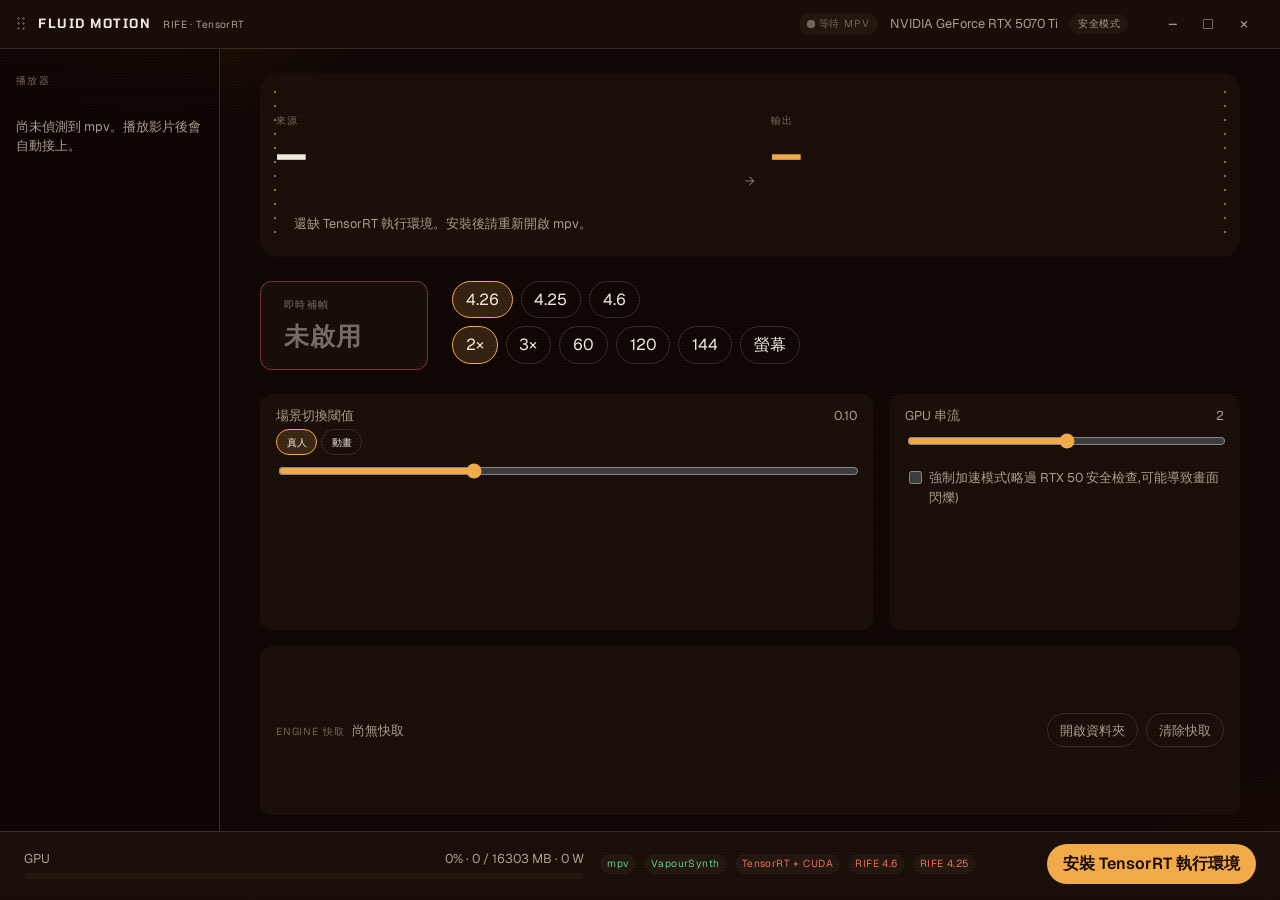
==== fluid_motion/ui/index.html @ dc16dfc7 "Apply small interpolation multipliers instead of silently dropping them, and show a settling state o" ====
<!DOCTYPE html>
<html lang="zh-Hant">
  <head>
    <meta charset="utf-8" />
    <meta name="viewport" content="width=device-width, initial-scale=1" />
    <meta name="theme-color" content="#16110C" />
    <title>Fluid Motion</title>
    <link rel="preconnect" href="https://fonts.googleapis.com" />
    <link rel="preconnect" href="https://fonts.gstatic.com" crossorigin />
    <link
      href="https://fonts.googleapis.com/css2?family=Geist+Mono:wght@500;600&family=Geist:wght@400;500;600;700&family=Tomorrow:wght@500;600;700&display=swap"
      rel="stylesheet"
    />
    <link rel="stylesheet" href="./styles.css" />
  </head>
  <body>
    <a class="sr-only" href="#main">跳到內容</a>
    <div class="app">
      <header class="titlebar">
        <div class="pywebview-drag-region drag-region" title="拖曳視窗">
          <span class="grip" aria-hidden="true"></span>
          <div class="brand">
            <span class="wordmark" translate="no">Fluid Motion</span>
            <span class="brand-sub">RIFE · TensorRT</span>
          </div>
          <div class="meta">
            <span class="live" id="live" data-on="false"><span class="live-dot" aria-hidden="true"></span><span id="live-text">等待 mpv</span></span>
            <span id="gpu-name">GPU</span>
            <span class="gpu-mode" id="gpu-mode"></span>
          </div>
        </div>
        <div class="window-btns">
          <button type="button" class="win" id="btn-min" aria-label="縮小到系統匣">–</button>
          <button type="button" class="win" id="btn-hide" aria-label="隱藏視窗">□</button>
          <button type="button" class="win" id="btn-quit" aria-label="結束程式">×</button>
        </div>
      </header>

      <div class="stage">
        <aside class="rail">
          <h2>播放器</h2>
          <div class="players" id="players"></div>
        </aside>

        <main class="main" id="main">
          <section class="gate" aria-label="幀率閘門">
            <div class="fps-block">
              <dl>
                <dt>來源</dt>
                <dd id="src-fps" aria-live="polite">—</dd>
              </dl>
            </div>
            <div class="gate-arrow" aria-hidden="true">→</div>
            <div class="fps-block target">
              <dl>
                <dt>輸出</dt>
                <dd id="dst-fps" aria-live="polite">—</dd>
              </dl>
            </div>
            <p class="engine-line" id="engine-line">RIFE 4.25 · TensorRT · CUDA</p>
          </section>

          <section class="controls">
            <button type="button" class="toggle" id="toggle" aria-pressed="false">
              <span class="toggle-kicker">即時補幀</span>
              <span class="toggle-label">未啟用</span>
            </button>
            <div class="chip-stack">
              <div class="profiles" id="models" role="group" aria-label="RIFE 模型"></div>
              <div class="profiles" id="profiles" role="group" aria-label="目標幀率"></div>
            </div>
          </section>

          <section class="sliders">
            <div class="field">
              <label for="scene">場景切換閾值 <span id="scene-val">0.10</span></label>
              <div class="scene-presets" id="scene-presets" role="group" aria-label="場景閾值預設"></div>
              <input id="scene" type="range" min="0.04" max="0.22" step="0.01" value="0.10" />
            </div>
            <div class="field">
              <label for="streams">GPU 串流 <span id="streams-val">2</span></label>
              <input id="streams" type="range" min="1" max="3" step="1" value="2" />
              <label class="force-accel">
                <input type="checkbox" id="force-accel" />
                <span>強制加速模式(略過 RTX 50 安全檢查,可能導致畫面閃爍)</span>
              </label>
            </div>
            <div class="field cache-panel">
              <div class="cache-info">
                <span class="cache-label">Engine 快取</span>
                <span id="cache-stat">—</span>
              </div>
              <div class="cache-actions">
                <button type="button" id="cache-open">開啟資料夾</button>
                <button type="button" id="cache-clear">清除快取</button>
              </div>
            </div>
          </section>
        </main>
      </div>

      <footer class="footer-bar">
        <div class="gpu-meter">
          <div class="gpu-head">
            <span>GPU</span>
            <span id="gpu-stat">—</span>
          </div>
          <div class="bar" aria-hidden="true"><span id="gpu-bar"></span></div>
        </div>
        <div class="checks" id="checks"></div>
        <div class="setup">
          <button type="button" id="setup"><span>安裝 TensorRT 執行環境</span></button>
        </div>
      </footer>
    </div>
    <div class="toast" id="toast" role="status" aria-live="polite"></div>
    <script src="./app.js"></script>
  </body>
</html>
---- fluid_motion/ui/styles.css ----
@import url("./tokens.css");

/* Hallmark · macrostructure: Workbench · tone: technical · anchor hue: amber 72 */

html,
body {
  overflow-x: clip;
  height: 100%;
}

* {
  box-sizing: border-box;
}

html {
  color-scheme: dark;
}

body {
  margin: 0;
  min-height: 100%;
  font-family: var(--font-body);
  font-size: var(--text-base);
  line-height: 1.5;
  color: var(--color-ink);
  background: var(--color-paper);
  background-image:
    radial-gradient(28% 32% at 12% -8%, oklch(42% 0.1 72 / 0.28), transparent 70%),
    radial-gradient(36% 40% at 108% 112%, oklch(28% 0.08 48 / 0.45), transparent 72%);
  background-attachment: fixed;
}

body::before {
  content: "";
  position: fixed;
  inset: 0;
  pointer-events: none;
  opacity: 0.045;
  background-image: repeating-linear-gradient(
    0deg,
    transparent,
    transparent 2px,
    oklch(100% 0 0 / 0.4) 2px,
    oklch(100% 0 0 / 0.4) 3px
  );
  z-index: var(--z-base);
}

button,
input {
  font: inherit;
  color: inherit;
}

button {
  touch-action: manipulation;
  -webkit-tap-highlight-color: transparent;
}

:focus-visible {
  outline: 2px solid var(--color-focus);
  outline-offset: 3px;
}

.app {
  display: grid;
  grid-template-rows: auto 1fr auto;
  min-height: 100%;
  min-width: 0;
}

.titlebar {
  display: grid;
  grid-template-columns: 1fr auto;
  align-items: stretch;
  gap: var(--space-sm);
  padding: 0 var(--space-xs) 0 0;
  background: var(--color-paper-2);
  border-bottom: 1px solid var(--color-rule);
  z-index: var(--z-sticky);
  user-select: none;
}

.drag-region {
  display: grid;
  grid-template-columns: auto 1fr auto;
  align-items: center;
  gap: var(--space-sm);
  min-width: 0;
  min-height: 48px;
  padding: var(--space-sm) var(--space-md);
  cursor: grab;
}

.drag-region:active {
  cursor: grabbing;
}

.grip {
  width: 10px;
  height: 16px;
  background-image: radial-gradient(circle, var(--color-faint) 1.1px, transparent 1.25px);
  background-size: 5px 5px;
  opacity: 0.7;
}

.titlebar button,
.window-btns {
  cursor: pointer;
}

.brand {
  display: flex;
  align-items: baseline;
  gap: var(--space-sm);
  min-width: 0;
}

.wordmark {
  font-family: var(--font-display);
  font-weight: 600;
  font-style: normal;
  letter-spacing: 0.12em;
  text-transform: uppercase;
  font-size: var(--text-sm);
}

.brand-sub {
  color: var(--color-muted);
  font-size: var(--text-xs);
  letter-spacing: 0.04em;
}

.meta {
  display: flex;
  align-items: center;
  gap: var(--space-sm);
  color: var(--color-muted);
  font-size: var(--text-sm);
}

.live {
  display: inline-flex;
  align-items: center;
  gap: var(--space-2xs);
  padding: 0.2rem 0.55rem;
  border-radius: 999px;
  background: oklch(76% 0.13 155 / 0.12);
  color: var(--color-live);
  font-size: var(--text-xs);
  letter-spacing: 0.08em;
  text-transform: uppercase;
}

.live[data-on="false"] {
  background: var(--color-paper-3);
  color: var(--color-faint);
}

.live-dot {
  width: 0.45rem;
  height: 0.45rem;
  border-radius: 50%;
  background: currentColor;
}

.gpu-mode {
  font-size: var(--text-xs);
  letter-spacing: 0.04em;
  padding: 0.15rem 0.5rem;
  border-radius: 999px;
  background: var(--color-paper-3);
  color: var(--color-muted);
}

.gpu-mode:empty {
  display: none;
}

.gpu-mode[data-mode="fast"] {
  color: var(--color-live);
}

.window-btns {
  display: flex;
  align-items: center;
  gap: var(--space-2xs);
  padding-right: var(--space-sm);
}

.win {
  width: 32px;
  height: 32px;
  border: 0;
  border-radius: var(--radius-sm);
  background: transparent;
  color: var(--color-muted);
  cursor: pointer;
  display: grid;
  place-items: center;
  transition: background-color var(--dur-short) var(--ease-out), color var(--dur-short) var(--ease-out);
}

.win:hover,
.win.is-hover {
  background: var(--color-paper-3);
  color: var(--color-ink);
}

.win:active,
.win.is-active {
  transform: translateY(1px);
}

.win[disabled],
.win.is-disabled {
  opacity: 0.4;
  pointer-events: none;
}

.stage {
  display: grid;
  grid-template-columns: 220px 1fr;
  min-width: 0;
  min-height: 0;
}

.rail {
  padding: var(--space-lg) var(--space-md);
  border-right: 1px solid var(--color-rule);
  background: oklch(12% 0.018 48 / 0.65);
  min-width: 0;
}

.rail h2 {
  margin: 0 0 var(--space-md);
  font-family: var(--font-body);
  font-size: var(--text-xs);
  font-weight: 500;
  font-style: normal;
  letter-spacing: 0.14em;
  text-transform: uppercase;
  color: var(--color-faint);
}

.players {
  display: flex;
  flex-direction: column;
  gap: var(--space-xs);
}

.player {
  padding: var(--space-sm);
  border-radius: var(--radius-md);
  background: var(--color-paper-2);
  border: 1px solid transparent;
  min-width: 0;
}

.player[data-active="true"] {
  border-color: oklch(79% 0.14 72 / 0.45);
}

.player-name {
  display: flex;
  justify-content: space-between;
  gap: var(--space-xs);
  font-weight: 600;
}

.player-media {
  margin-top: var(--space-3xs);
  color: var(--color-muted);
  font-size: var(--text-sm);
  overflow: hidden;
  text-overflow: ellipsis;
  white-space: nowrap;
  min-width: 0;
}

.empty {
  color: var(--color-muted);
  font-size: var(--text-sm);
}

.main {
  padding: var(--space-lg) var(--space-xl) var(--space-md);
  min-width: 0;
  display: grid;
  grid-template-rows: auto auto 1fr;
  gap: var(--space-lg);
}

.gate {
  display: grid;
  grid-template-columns: 1fr auto 1fr;
  align-items: end;
  gap: var(--space-md);
  padding: var(--space-lg) var(--space-md);
  background: var(--color-paper-2);
  border-radius: var(--radius-lg);
  position: relative;
}

.gate::before,
.gate::after {
  content: "";
  position: absolute;
  top: 12px;
  bottom: 12px;
  width: 10px;
  background-image: radial-gradient(circle, var(--color-accent) 1.4px, transparent 1.6px);
  background-size: 10px 14px;
  opacity: 0.55;
}

.gate::before {
  left: 10px;
}

.gate::after {
  right: 10px;
}

.fps-block {
  min-width: 0;
}

.fps-block dt {
  margin: 0;
  font-size: var(--text-xs);
  letter-spacing: 0.12em;
  text-transform: uppercase;
  color: var(--color-faint);
}

.fps-block dd {
  margin: 0;
  font-family: var(--font-outlier);
  font-size: clamp(2rem, 4vw, 3.2rem);
  font-weight: 600;
  font-variant-numeric: tabular-nums;
  letter-spacing: -0.04em;
  line-height: 1.05;
  overflow-wrap: anywhere;
}

.fps-block.target dd {
  color: var(--color-accent);
  transition: color var(--dur-short) var(--ease-out);
}

.fps-block.target.is-bad dd,
#dst-fps.is-bad {
  color: var(--color-danger);
}

.gate-arrow {
  color: var(--color-faint);
  padding-bottom: 0.35rem;
  font-family: var(--font-outlier);
}

.engine-line {
  grid-column: 1 / -1;
  margin: 0;
  padding-left: 18px;
  color: var(--color-muted);
  font-size: var(--text-sm);
}

.engine-line.is-bad {
  color: var(--color-danger);
}

.engine-line.is-settling {
  color: var(--color-accent);
}

.controls {
  display: grid;
  grid-template-columns: auto 1fr;
  gap: var(--space-lg);
  align-items: start;
}

.toggle {
  min-width: 168px;
  min-height: 88px;
  padding: var(--space-md) var(--space-lg);
  border: 0;
  border-radius: var(--radius-md);
  background: var(--color-paper-3);
  color: var(--color-ink);
  cursor: pointer;
  text-align: left;
  transition:
    background-color var(--dur-short) var(--ease-out),
    transform 100ms var(--ease-out);
}

.toggle[aria-pressed="true"] {
  background: var(--color-accent);
  color: oklch(16% 0.03 55);
}

.toggle:hover,
.toggle.is-hover {
  transform: translateY(-1.5px);
}

.toggle:active,
.toggle.is-active {
  transform: translateY(1px);
}

.toggle[disabled],
.toggle.is-disabled {
  opacity: 0.45;
  cursor: not-allowed;
  transform: none;
}

.toggle[data-state="loading"] .toggle-kicker::after {
  content: "…";
}

.toggle[data-state="error"] {
  box-shadow: inset 0 0 0 1px var(--color-danger);
}

.toggle-kicker {
  display: block;
  font-size: var(--text-xs);
  letter-spacing: 0.14em;
  text-transform: uppercase;
}

.toggle-label {
  display: block;
  margin-top: var(--space-2xs);
  font-family: var(--font-display);
  font-size: var(--text-lg);
  font-weight: 600;
  font-style: normal;
  letter-spacing: 0.04em;
}

.chip-stack {
  display: grid;
  gap: var(--space-xs);
}

.profiles {
  display: flex;
  flex-wrap: wrap;
  gap: var(--space-xs);
}

.chip {
  min-height: 36px;
  padding: 0.35rem 0.8rem;
  border-radius: 999px;
  border: 1px solid var(--color-rule);
  background: transparent;
  cursor: pointer;
  transition: background-color var(--dur-short) var(--ease-out), border-color var(--dur-short) var(--ease-out);
}

.chip:hover,
.chip.is-hover,
.chip[aria-pressed="true"] {
  border-color: var(--color-accent);
  background: var(--color-accent-dim);
}

.chip:active,
.chip.is-active {
  transform: translateY(1px);
}

.chip[disabled],
.chip.is-disabled {
  opacity: 0.4;
}

.chip-sm {
  min-height: 26px;
  padding: 0.15rem 0.6rem;
  font-size: var(--text-xs);
}

.sliders {
  display: grid;
  grid-template-columns: 1.4fr 0.8fr;
  gap: var(--space-md);
}

.field {
  background: var(--color-paper-2);
  border-radius: var(--radius-md);
  padding: var(--space-sm) var(--space-md);
  min-width: 0;
}

.field label {
  display: flex;
  justify-content: space-between;
  font-size: var(--text-sm);
  color: var(--color-muted);
}

.scene-presets {
  display: flex;
  flex-wrap: wrap;
  gap: var(--space-2xs);
  margin-top: var(--space-2xs);
}

input[type="range"] {
  width: 100%;
  margin-top: var(--space-xs);
  accent-color: var(--color-accent);
}

.force-accel {
  display: flex;
  align-items: flex-start;
  gap: var(--space-2xs);
  margin-top: var(--space-sm);
  font-size: var(--text-xs);
  color: var(--color-faint);
  cursor: pointer;
}

.force-accel input {
  margin-top: 0.15rem;
  accent-color: var(--color-danger);
  flex-shrink: 0;
}

.cache-panel {
  grid-column: 1 / -1;
  display: flex;
  align-items: center;
  justify-content: space-between;
  flex-wrap: wrap;
  gap: var(--space-sm);
}

.cache-info {
  display: flex;
  align-items: baseline;
  gap: var(--space-xs);
  min-width: 0;
  font-size: var(--text-sm);
  color: var(--color-muted);
}

.cache-label {
  color: var(--color-faint);
  font-size: var(--text-xs);
  letter-spacing: 0.08em;
  text-transform: uppercase;
}

.cache-actions {
  display: flex;
  gap: var(--space-xs);
}

.cache-actions button {
  min-height: 34px;
  padding: 0 0.75rem;
  border: 1px solid var(--color-rule);
  border-radius: 999px;
  background: transparent;
  color: var(--color-muted);
  cursor: pointer;
  font-size: var(--text-sm);
  transition: background-color var(--dur-short) var(--ease-out), border-color var(--dur-short) var(--ease-out), color var(--dur-short) var(--ease-out);
}

.cache-actions button:hover {
  border-color: var(--color-accent);
  color: var(--color-ink);
}

#cache-clear:hover {
  border-color: var(--color-danger);
  color: var(--color-danger);
}

.footer-bar {
  display: grid;
  grid-template-columns: 1.3fr 1fr auto;
  gap: var(--space-md);
  align-items: center;
  padding: var(--space-sm) var(--space-lg) var(--space-md);
  border-top: 1px solid var(--color-rule);
  background: var(--color-paper-2);
}

.gpu-meter {
  min-width: 0;
}

.gpu-head {
  display: flex;
  justify-content: space-between;
  gap: var(--space-sm);
  font-size: var(--text-sm);
  color: var(--color-muted);
}

.bar {
  margin-top: var(--space-2xs);
  height: 6px;
  border-radius: 999px;
  background: var(--color-paper-3);
  overflow: hidden;
}

.bar > span {
  display: block;
  height: 100%;
  width: 0%;
  background: var(--color-accent);
  transform-origin: left center;
  transition: width var(--dur-mid) var(--ease-out);
}

.checks {
  display: flex;
  flex-wrap: wrap;
  gap: var(--space-xs);
  min-width: 0;
}

.check {
  font-size: var(--text-xs);
  letter-spacing: 0.04em;
  color: var(--color-muted);
  padding: 0.15rem 0.45rem;
  border-radius: 999px;
  background: var(--color-paper-3);
}

.check[data-ok="true"] {
  color: var(--color-live);
}

.check[data-ok="false"] {
  color: var(--color-danger);
}

.setup {
  display: flex;
  align-items: center;
  gap: var(--space-sm);
}

.setup button {
  min-height: 40px;
  padding: 0 1rem;
  border: 0;
  border-radius: 999px;
  background: var(--color-accent);
  color: oklch(16% 0.03 55);
  cursor: pointer;
  font-weight: 600;
  transition: transform 100ms var(--ease-out), background-color var(--dur-short) var(--ease-out);
}

.setup button:hover,
.setup button.is-hover {
  transform: translateY(-1.5px);
}

.setup button:active,
.setup button.is-active {
  transform: translateY(1px);
}

.setup button[disabled],
.setup button.is-disabled {
  opacity: 0.5;
  transform: none;
}

.setup button[data-state="loading"] span::after {
  content: "…";
}

.toast {
  position: fixed;
  right: var(--space-md);
  bottom: var(--space-lg);
  max-width: min(28rem, calc(100vw - 2rem));
  padding: var(--space-sm) var(--space-md);
  background: var(--color-paper-3);
  border-left: 3px solid var(--color-danger);
  border-radius: var(--radius-sm);
  z-index: var(--z-toast, 500);
  display: none;
}

.toast[data-open="true"] {
  display: block;
}

.sr-only {
  position: absolute;
  width: 1px;
  height: 1px;
  padding: 0;
  margin: -1px;
  overflow: hidden;
  clip: rect(0, 0, 0, 0);
  border: 0;
}

@media (max-width: 840px) {
  .stage,
  .controls,
  .sliders,
  .footer-bar,
  .titlebar {
    grid-template-columns: 1fr;
  }

  .rail {
    border-right: 0;
    border-bottom: 1px solid var(--color-rule);
  }

  .gate {
    grid-template-columns: 1fr;
  }

  .gate-arrow {
    display: none;
  }
}

@media (prefers-reduced-motion: reduce) {
  *,
  *::before,
  *::after {
    animation-duration: 0.01ms !important;
    transition-duration: 0.01ms !important;
  }
}
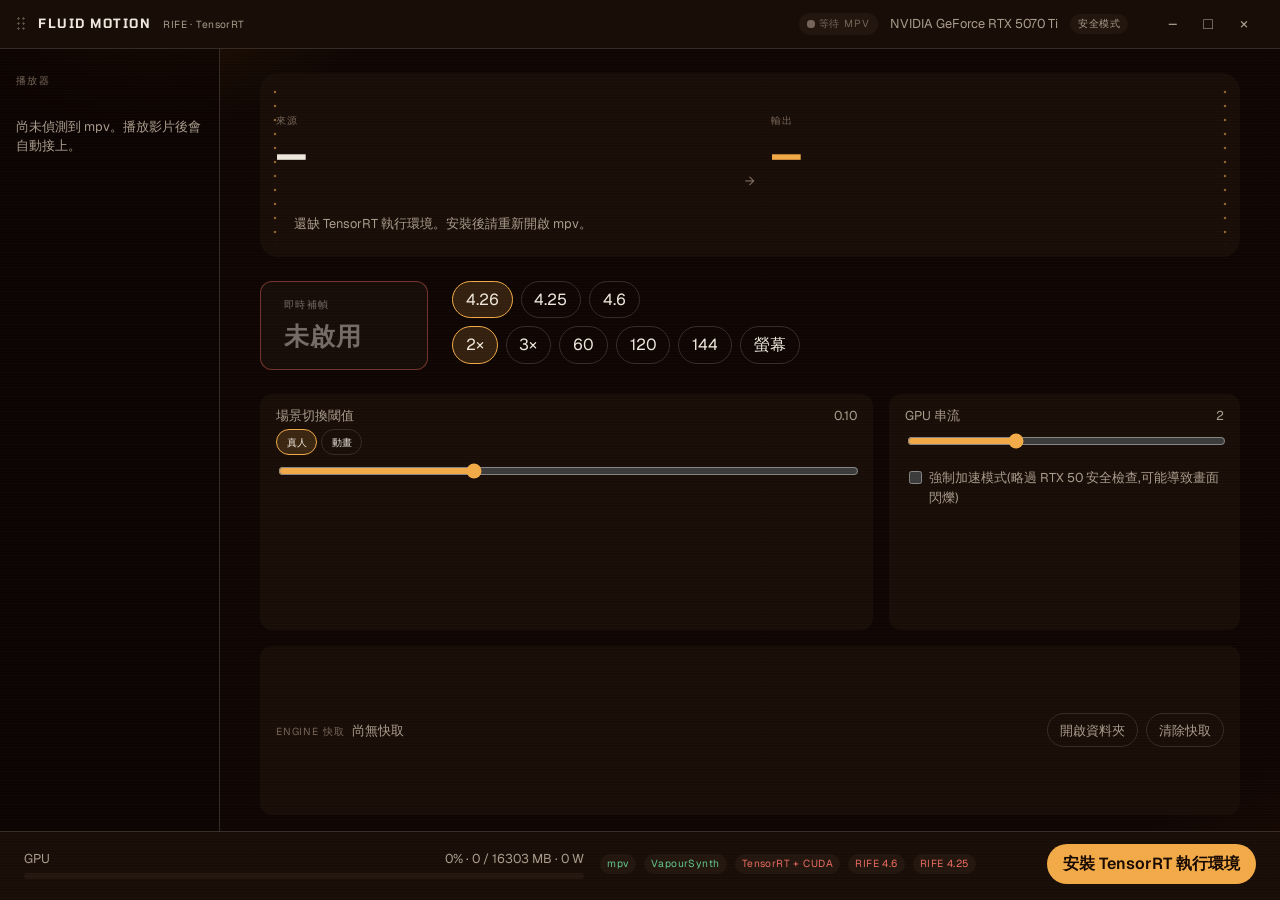
==== commit d6a387c6: "Detect a first-time TensorRT engine compile and show that instead of a fake performance warning. vsm" ====
--- a/fluid_motion/ui/index.html
+++ b/fluid_motion/ui/index.html
@@ -79,7 +79,7 @@
             </div>
             <div class="field">
               <label for="streams">GPU 串流 <span id="streams-val">2</span></label>
-              <input id="streams" type="range" min="1" max="3" step="1" value="2" />
+              <input id="streams" type="range" min="1" max="4" step="1" value="2" />
               <label class="force-accel">
                 <input type="checkbox" id="force-accel" />
                 <span>強制加速模式(略過 RTX 50 安全檢查,可能導致畫面閃爍)</span>
--- a/fluid_motion/ui/styles.css
+++ b/fluid_motion/ui/styles.css
@@ -373,7 +373,8 @@
   color: var(--color-danger);
 }
 
-.engine-line.is-settling {
+.engine-line.is-settling,
+.engine-line.is-compiling {
   color: var(--color-accent);
 }
 
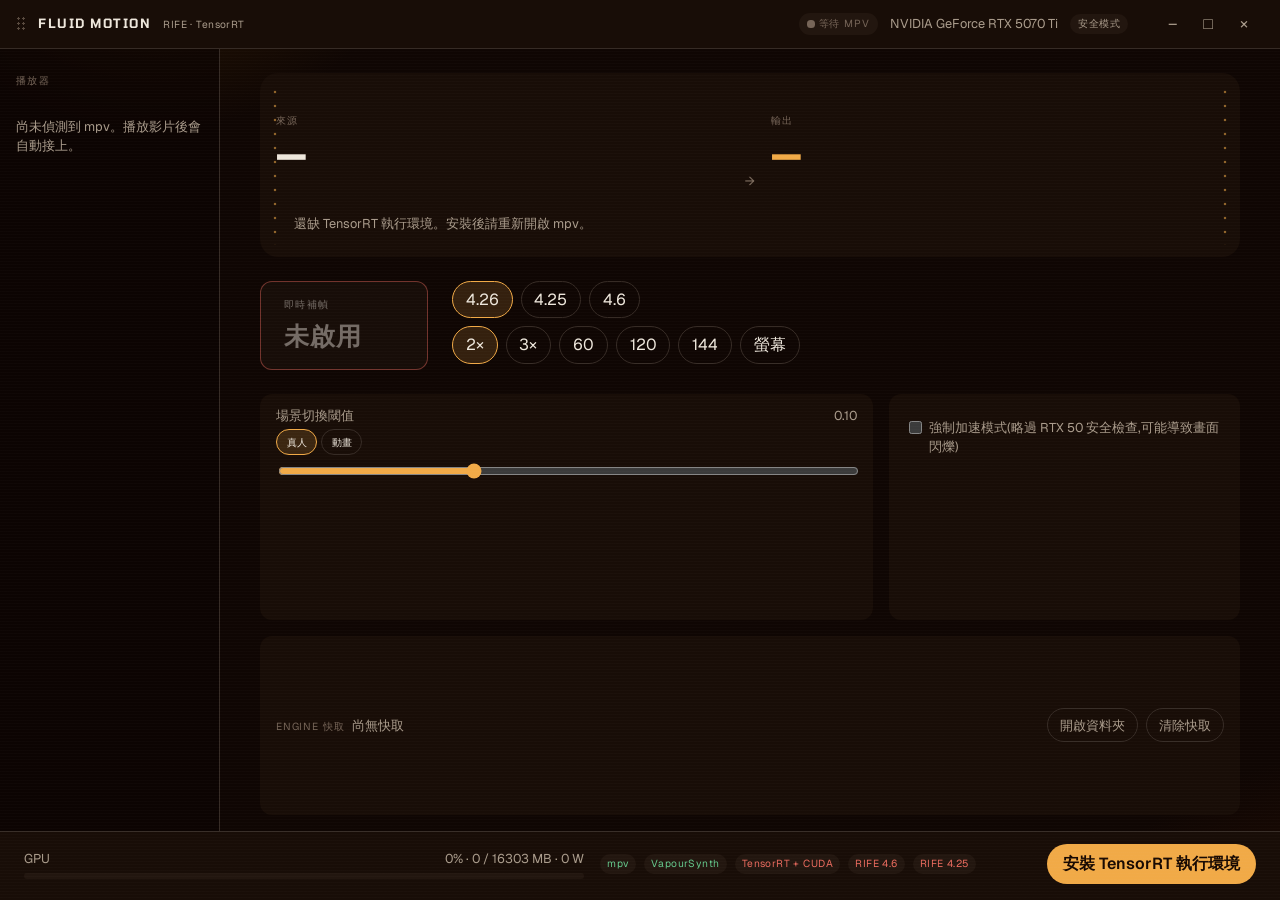
==== commit a9c31a2e: "Stop paying for TensorRT streams and teardowns nothing can use Three findings from measuring an RTX " ====
--- a/fluid_motion/ui/index.html
+++ b/fluid_motion/ui/index.html
@@ -78,8 +78,6 @@
               <input id="scene" type="range" min="0.04" max="0.22" step="0.01" value="0.10" />
             </div>
             <div class="field">
-              <label for="streams">GPU 串流 <span id="streams-val">2</span></label>
-              <input id="streams" type="range" min="1" max="4" step="1" value="2" />
               <label class="force-accel">
                 <input type="checkbox" id="force-accel" />
                 <span>強制加速模式(略過 RTX 50 安全檢查,可能導致畫面閃爍)</span>
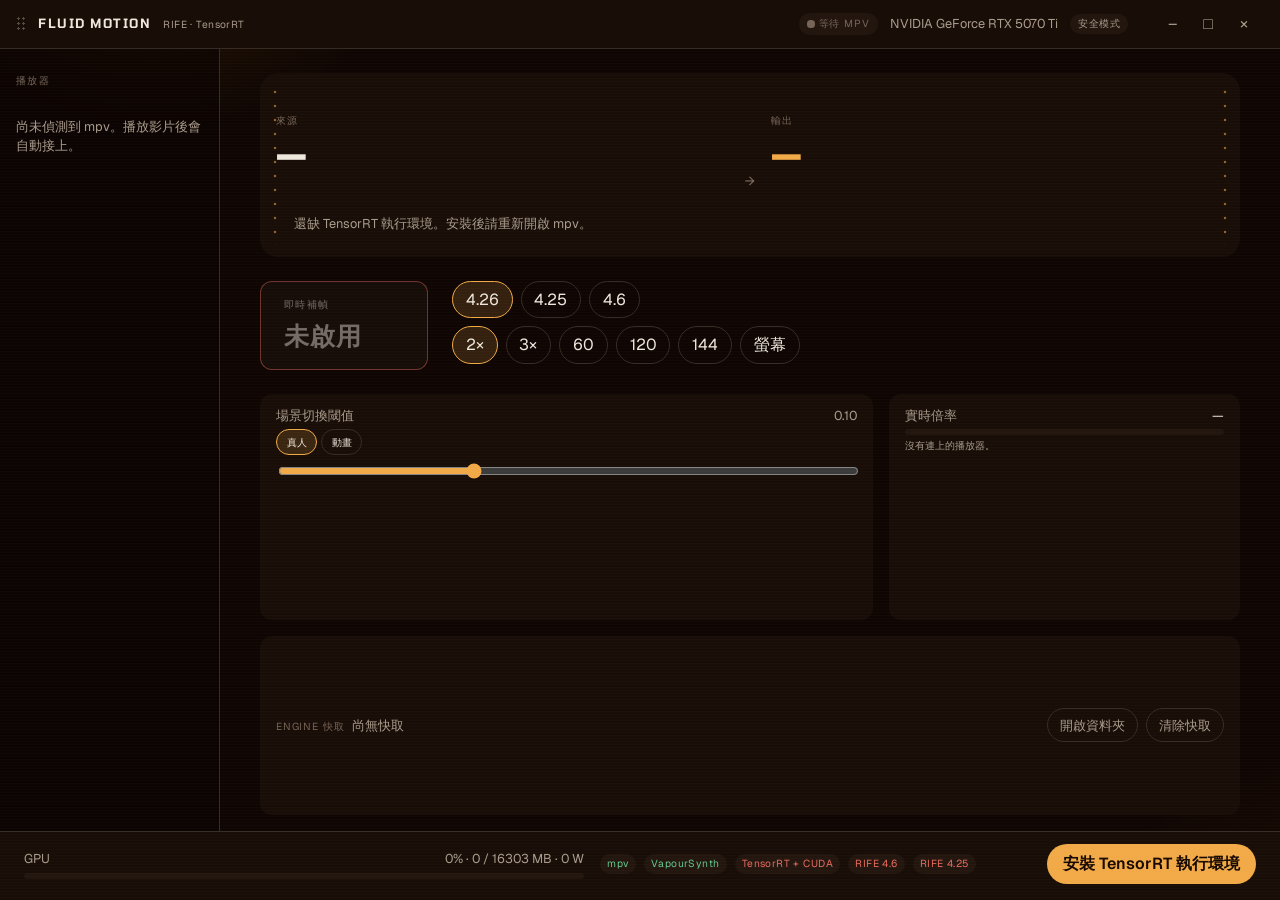
==== commit 3f6b7836: "Replace the accelerate switch with a readout of what the pipeline achieves force_accel lifted a gate" ====
--- a/fluid_motion/ui/index.html
+++ b/fluid_motion/ui/index.html
@@ -77,11 +77,13 @@
               <div class="scene-presets" id="scene-presets" role="group" aria-label="場景閾值預設"></div>
               <input id="scene" type="range" min="0.04" max="0.22" step="0.01" value="0.10" />
             </div>
-            <div class="field">
-              <label class="force-accel">
-                <input type="checkbox" id="force-accel" />
-                <span>強制加速模式(略過 RTX 50 安全檢查,可能導致畫面閃爍)</span>
-              </label>
+            <div class="field realtime-panel">
+              <div class="gpu-head">
+                <span>實時倍率</span>
+                <span id="realtime-stat">—</span>
+              </div>
+              <div class="bar" aria-hidden="true"><span id="realtime-bar"></span></div>
+              <p class="realtime-note" id="realtime-note">播放速度相對於實際時間。1.00× 表示跟得上。</p>
             </div>
             <div class="field cache-panel">
               <div class="cache-info">
--- a/fluid_motion/ui/styles.css
+++ b/fluid_motion/ui/styles.css
@@ -540,6 +540,28 @@
   flex-shrink: 0;
 }
 
+/* Reuses .gpu-head and .bar from the footer meter: same shape of readout, so
+   it should not grow a second visual language for it. */
+.realtime-panel #realtime-stat {
+  font-variant-numeric: tabular-nums;
+  color: var(--color-ink);
+}
+
+.realtime-panel #realtime-stat.is-bad {
+  color: var(--color-danger);
+}
+
+.realtime-panel .bar > span.is-bad {
+  background: var(--color-danger);
+}
+
+.realtime-note {
+  margin: var(--space-2xs) 0 0;
+  font-size: var(--text-xs);
+  line-height: 1.45;
+  color: var(--color-muted);
+}
+
 .cache-panel {
   grid-column: 1 / -1;
   display: flex;
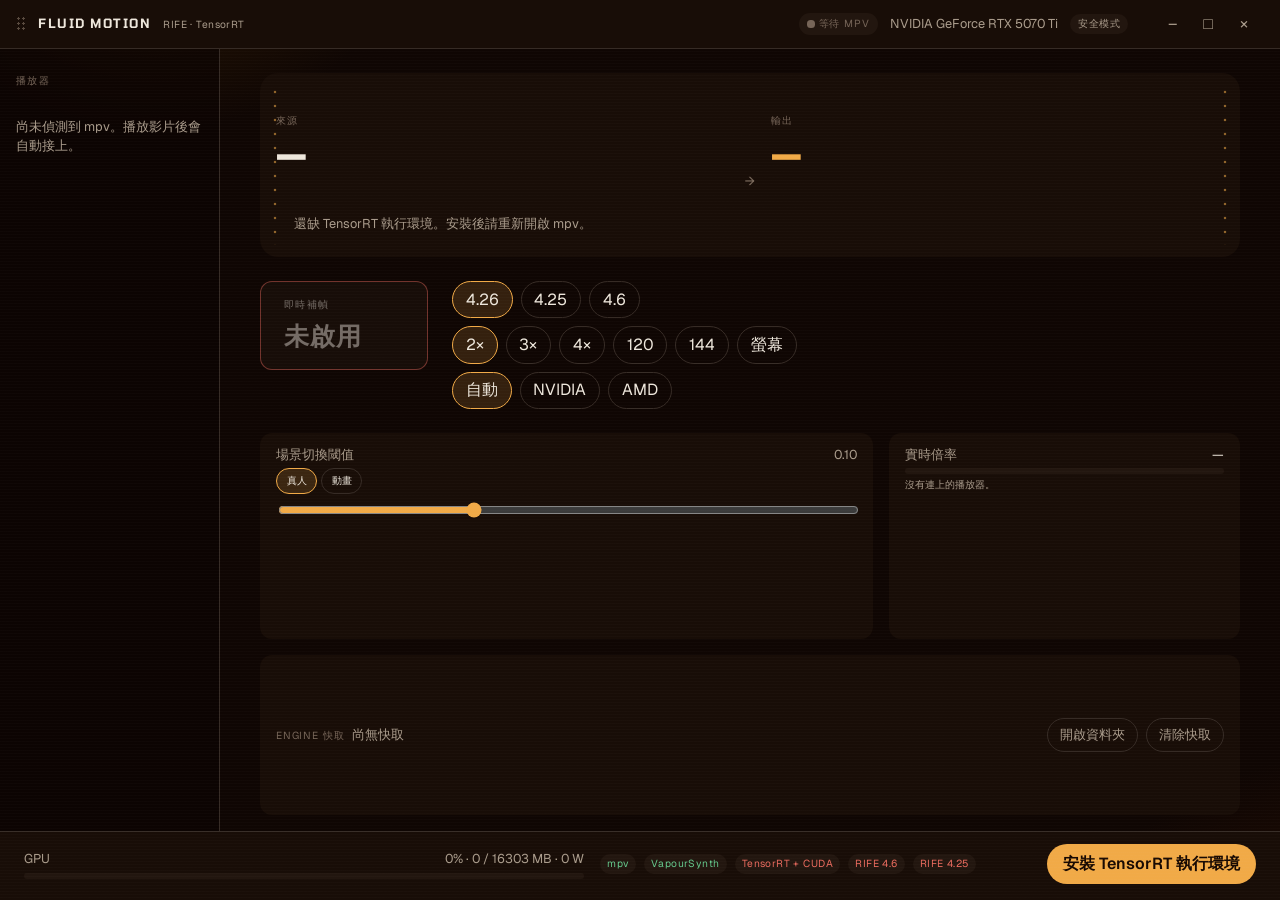
==== commit a650c693: "Detect the GPU vendor and generate the backend it can actually run TensorRT was not a choice the cod" ====
--- a/fluid_motion/ui/index.html
+++ b/fluid_motion/ui/index.html
@@ -68,6 +68,7 @@
             <div class="chip-stack">
               <div class="profiles" id="models" role="group" aria-label="RIFE 模型"></div>
               <div class="profiles" id="profiles" role="group" aria-label="目標幀率"></div>
+              <div class="profiles" id="backends" role="group" aria-label="推論後端"></div>
             </div>
           </section>
 
--- a/fluid_motion/ui/styles.css
+++ b/fluid_motion/ui/styles.css
@@ -268,6 +268,26 @@
   font-weight: 600;
 }
 
+.player[data-blocked="true"] {
+  border-color: oklch(58% 0.15 28 / 0.5);
+}
+
+.player-note {
+  margin-top: var(--space-3xs);
+  font-size: var(--text-sm);
+  color: var(--color-muted);
+  line-height: 1.45;
+}
+
+.player-note[data-kind="blocked"] {
+  color: oklch(70% 0.14 28);
+}
+
+.player-dir {
+  color: var(--color-faint);
+  word-break: break-all;
+}
+
 .player-media {
   margin-top: var(--space-3xs);
   color: var(--color-muted);
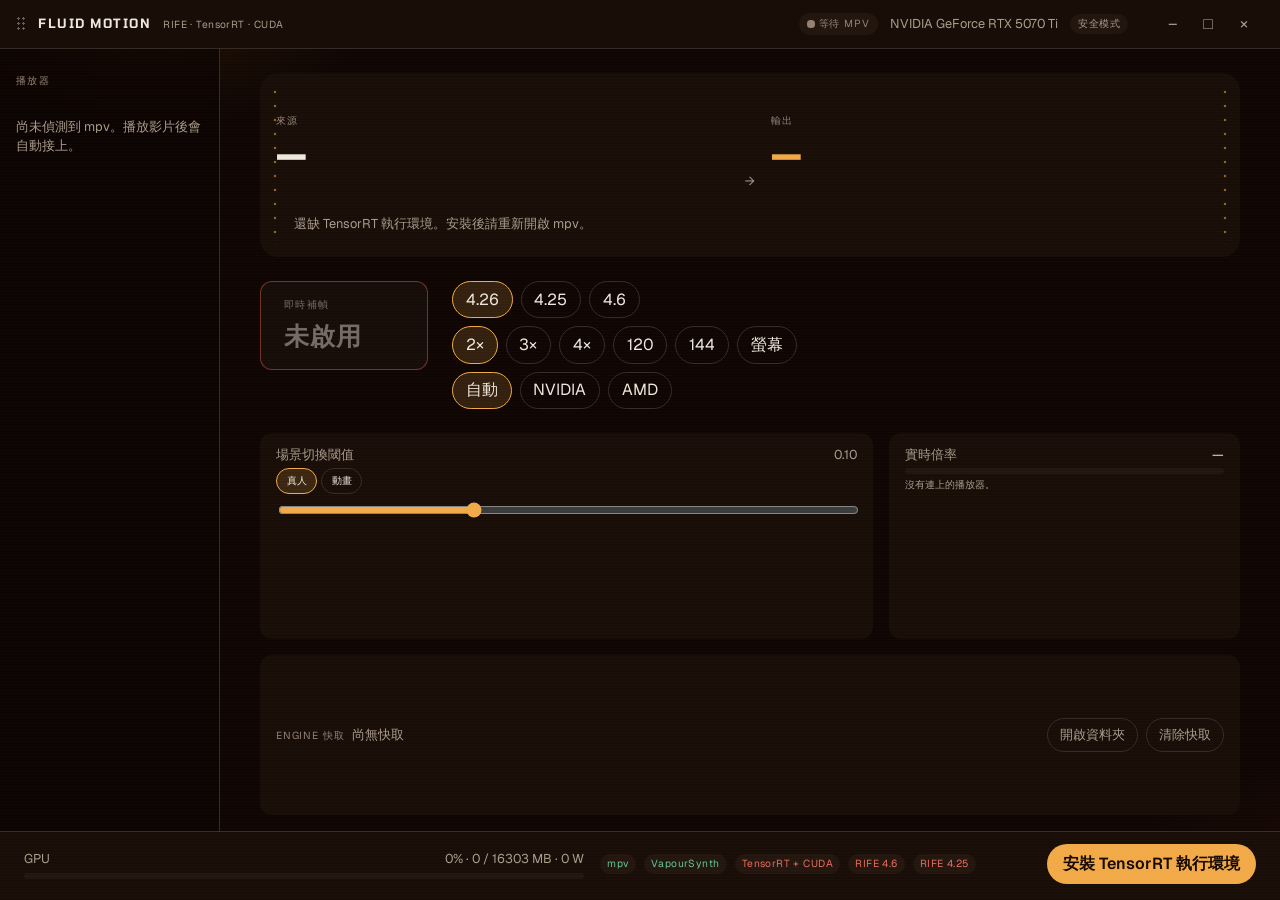
==== commit 47771993: "修正設定並行與播放器路徑一致性" ====
--- a/fluid_motion/ui/index.html
+++ b/fluid_motion/ui/index.html
@@ -21,7 +21,7 @@
           <span class="grip" aria-hidden="true"></span>
           <div class="brand">
             <span class="wordmark" translate="no">Fluid Motion</span>
-            <span class="brand-sub">RIFE · TensorRT</span>
+            <span class="brand-sub" id="brand-backend">RIFE · 自動偵測</span>
           </div>
           <div class="meta">
             <span class="live" id="live" data-on="false"><span class="live-dot" aria-hidden="true"></span><span id="live-text">等待 mpv</span></span>
@@ -57,7 +57,7 @@
                 <dd id="dst-fps" aria-live="polite">—</dd>
               </dl>
             </div>
-            <p class="engine-line" id="engine-line">RIFE 4.25 · TensorRT · CUDA</p>
+            <p class="engine-line" id="engine-line">RIFE · 等待偵測</p>
           </section>
 
           <section class="controls">
@@ -86,7 +86,7 @@
               <div class="bar" aria-hidden="true"><span id="realtime-bar"></span></div>
               <p class="realtime-note" id="realtime-note">播放速度相對於實際時間。1.00× 表示跟得上。</p>
             </div>
-            <div class="field cache-panel">
+            <div class="field cache-panel" id="cache-panel">
               <div class="cache-info">
                 <span class="cache-label">Engine 快取</span>
                 <span id="cache-stat">—</span>
@@ -110,7 +110,7 @@
         </div>
         <div class="checks" id="checks"></div>
         <div class="setup">
-          <button type="button" id="setup"><span>安裝 TensorRT 執行環境</span></button>
+          <button type="button" id="setup"><span>安裝執行環境</span></button>
         </div>
       </footer>
     </div>
